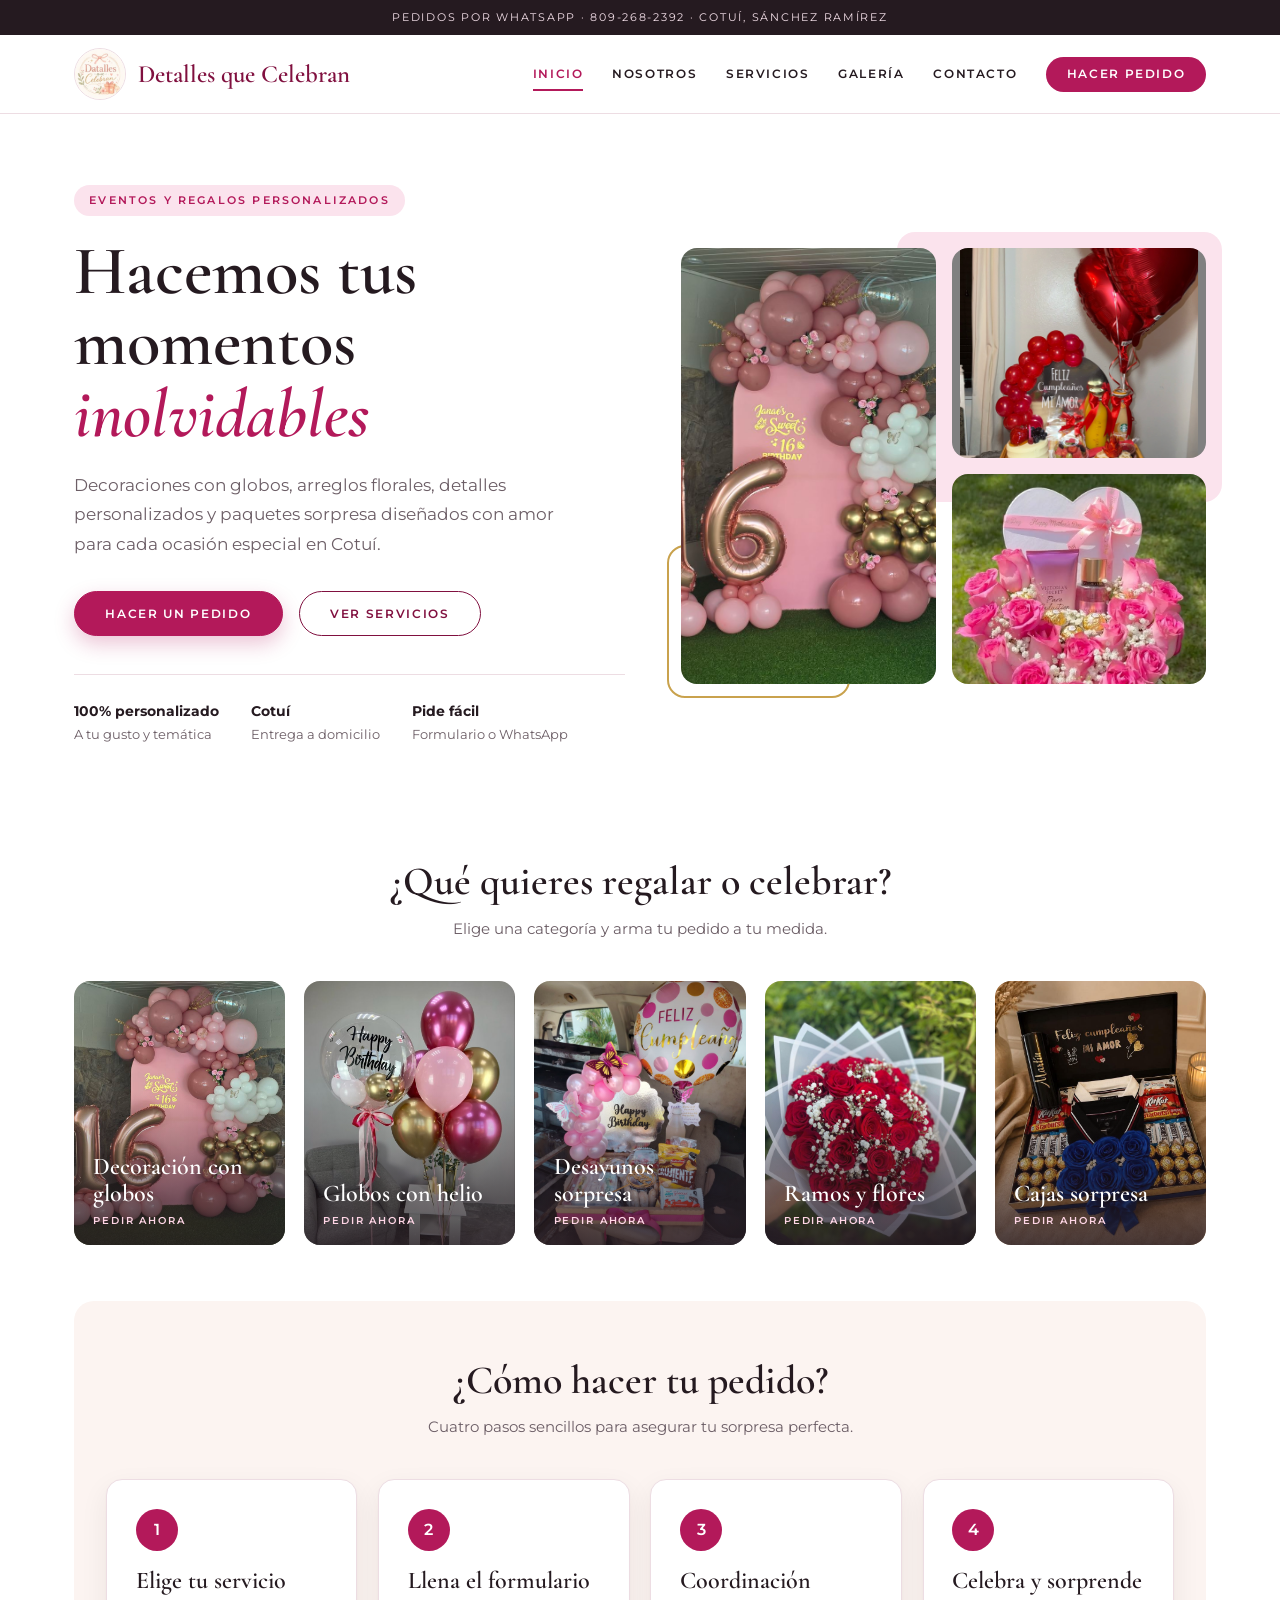
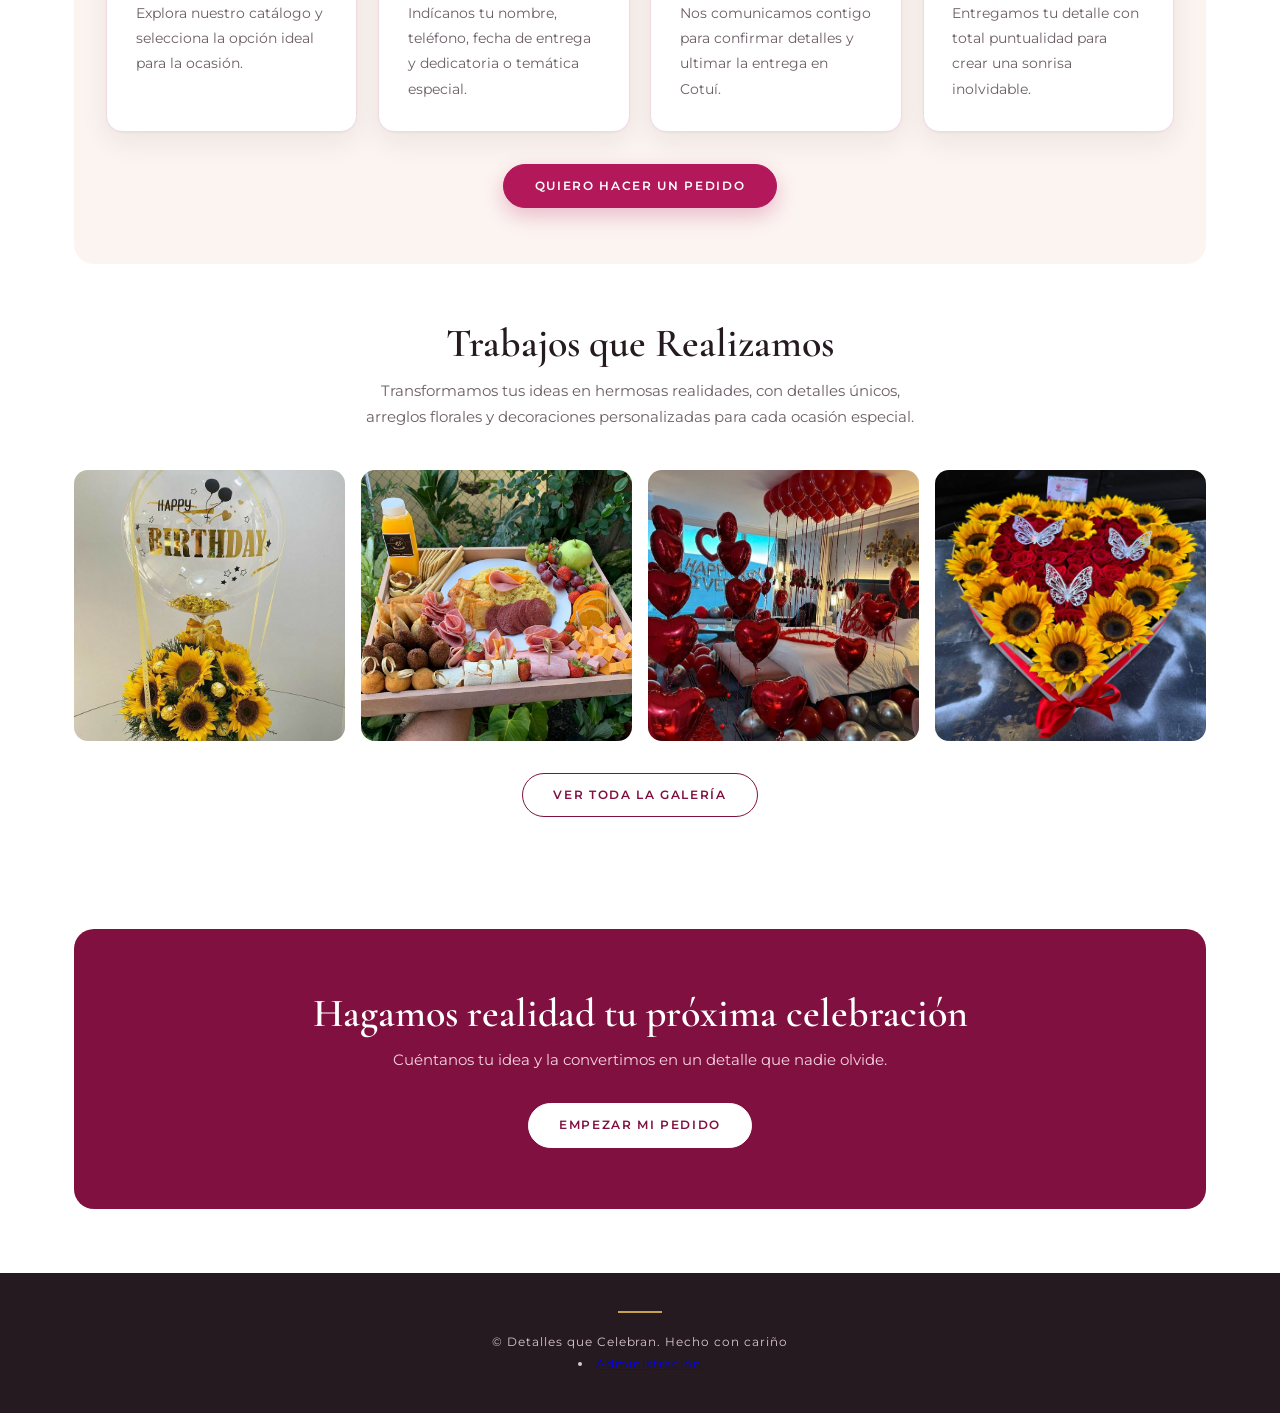
==== index.html @ 32d93ece "Add files via upload" ====
<!DOCTYPE html>
<html lang="es">
<head>
    <meta charset="UTF-8">
    <meta name="viewport" content="width=device-width, initial-scale=1.0">
    <title>Detalles que Celebran - Eventos y Regalos Personalizados</title>
    <meta name="description" content="Decoraciones con globos, arreglos florales, desayunos sorpresa y detalles personalizados en Cotuí.">
    <link rel="stylesheet" href="style.css">
</head>
<body>
    <header>
        <nav class="navbar">
            <a href="index.html" class="logo-container">
                <img src="logo.jpg" alt="Logo de Detalles que Celebran" class="logo-img">
                <span>Detalles que Celebran</span>
            </a>
            <ul class="nav-links">
                <li><a href="index.html" class="active">Inicio</a></li>
                <li><a href="nosotros.html">Nosotros</a></li>
                <li><a href="servicios.html">Servicios</a></li>
                <li><a href="galeria.html">Galería</a></li>
                <li><a href="contacto.html">Contacto</a></li>
                <li><a href="pedido.html">Hacer Pedido</a></li>
            </ul>
        </nav>
    </header>

    <main>
        <section class="portada">
            <div>
                <span class="eyebrow">Eventos y regalos personalizados</span>
                <h1>Hacemos tus momentos <em>inolvidables</em></h1>
                <p>Decoraciones con globos, arreglos florales, detalles personalizados y paquetes sorpresa diseñados con amor para cada ocasión especial en Cotuí.</p>
                <div class="botones">
                    <a href="pedido.html" class="btn-primary">Hacer un pedido</a>
                    <a href="servicios.html" class="btn-primary claro">Ver servicios</a>
                </div>
                <div class="puntos">
                    <div><strong>100% personalizado</strong>A tu gusto y temática</div>
                    <div><strong>Cotuí</strong>Entrega a domicilio</div>
                    <div><strong>Pide fácil</strong>Formulario o WhatsApp</div>
                </div>
            </div>
            <div class="collage">
                <img src="arco%20de%20globos%20.jpg" alt="Arco de globos" loading="lazy" onerror="this.remove()">
                <img src="desayunos%20romantico.png" alt="Desayuno sorpresa" loading="lazy" onerror="this.remove()">
                <img src="Flores.jpg" alt="Caja con flores" loading="lazy" onerror="this.remove()">
            </div>
        </section>

        <section class="seccion">
            <div class="titulo">
                <h2>¿Qué quieres regalar o celebrar?</h2>
                <p>Elige una categoría y arma tu pedido a tu medida.</p>
            </div>
            <div class="cat-grid">
                <a class="cat" href="pedido.html?servicio=Decoraci%C3%B3n%20con%20globos"><img src="arco%20de%20globos%20.jpg" alt="Decoración con globos" loading="lazy" onerror="this.remove()"><span>Decoración con globos<small>Pedir ahora</small></span></a>
                <a class="cat" href="pedido.html?servicio=Globos%20con%20helio"><img src="globo%20con%20Helio%201%20.jpg" alt="Globos con helio" loading="lazy" onerror="this.remove()"><span>Globos con helio<small>Pedir ahora</small></span></a>
                <a class="cat" href="pedido.html?servicio=Desayunos%20sorpresa"><img src="desayuno.jpg" alt="Desayuno sorpresa" loading="lazy" onerror="this.remove()"><span>Desayunos sorpresa<small>Pedir ahora</small></span></a>
                <a class="cat" href="pedido.html?servicio=Ramos%20y%20flores"><img src="Rosas%20Rojas%20.jpg" alt="Ramo de rosas" loading="lazy" onerror="this.remove()"><span>Ramos y flores<small>Pedir ahora</small></span></a>
                <a class="cat" href="pedido.html?servicio=Cajas%20sorpresa"><img src="caja%20con%20chocolate.jpg" alt="Caja sorpresa con chocolates" loading="lazy" onerror="this.remove()"><span>Cajas sorpresa<small>Pedir ahora</small></span></a>
            </div>
        </section>

        <section class="seccion" style="background:var(--tint);border-radius:20px;padding:3.5rem 2rem">
            <div class="titulo">
                <h2>¿Cómo hacer tu pedido?</h2>
                <p>Cuatro pasos sencillos para asegurar tu sorpresa perfecta.</p>
            </div>
            <div class="pasos">
                <div class="paso"><h3>Elige tu servicio</h3><p>Explora nuestro catálogo y selecciona la opción ideal para la ocasión.</p></div>
                <div class="paso"><h3>Llena el formulario</h3><p>Indícanos tu nombre, teléfono, fecha de entrega y dedicatoria o temática especial.</p></div>
                <div class="paso"><h3>Coordinación</h3><p>Nos comunicamos contigo para confirmar detalles y ultimar la entrega en Cotuí.</p></div>
                <div class="paso"><h3>Celebra y sorprende</h3><p>Entregamos tu detalle con total puntualidad para crear una sonrisa inolvidable.</p></div>
            </div>
            <div class="centrado"><a href="pedido.html" class="btn-primary">Quiero hacer un pedido</a></div>
        </section>

        <section class="seccion">
            <div class="titulo">
                <h2>Trabajos que Realizamos</h2>
                <p>Transformamos tus ideas en hermosas realidades, con detalles únicos, arreglos florales y decoraciones personalizadas para cada ocasión especial.</p>
            </div>
            <div class="tira">
                <img src="girasoles.jpg" alt="Arreglo de girasoles" loading="lazy" onerror="this.remove()">
                <img src="bandeja%20ejecutiva.jpg" alt="Bandeja ejecutiva" loading="lazy" onerror="this.remove()">
                <img src="dec.aniversario.jpg" alt="Decoración de aniversario" loading="lazy" onerror="this.remove()">
                <img src="corazon%20de%20girasoles%20.jpg" alt="Corazón de girasoles" loading="lazy" onerror="this.remove()">
            </div>
            <div class="centrado"><a href="galeria.html" class="btn-primary claro">Ver toda la galería</a></div>
        </section>

        <section class="cta">
            <h2>Hagamos realidad tu próxima celebración</h2>
            <p>Cuéntanos tu idea y la convertimos en un detalle que nadie olvide.</p>
            <a href="pedido.html" class="btn-primary">Empezar mi pedido</a>
        </section>
    </main>

    <footer>
        <p>&copy; Detalles que Celebran. Hecho con cariño <li><a href="admin.html">Administración</a></li></p>
    </footer>
</body>
</html>
---- style.css ----
@import url('https://fonts.googleapis.com/css2?family=Cormorant+Garamond:ital,wght@0,500;0,600;0,700;1,500;1,600&family=Montserrat:wght@400;500;600&display=swap');

:root{
  --primary:#b3195a;--primary-dark:#80103f;--primary-light:#fbe3ed;--accent:#c9a24d;
  --ink:#251a20;--tint:#fcf4f1;--line:#eddde3;
  --bg-gradient:#fff;--card-bg:#fff;--text-dark:#251a20;--text-muted:#6c5e66;--white:#fff;--border-color:#eddde3;
  --shadow-soft:0 1px 2px rgba(37,26,32,.04),0 10px 28px rgba(37,26,32,.07);--transition:all .25s ease
}
*{margin:0;padding:0;box-sizing:border-box}
body{font-family:'Montserrat',sans-serif;font-size:.96rem;color:var(--text-dark);background:#fff;line-height:1.75;display:flex;flex-direction:column;min-height:100vh}
h1,h2,h3{font-family:'Cormorant Garamond',serif;font-weight:600;line-height:1.15}
[style*="Playfair"]{font-family:'Cormorant Garamond',serif !important}
h1{font-size:clamp(2.2rem,4.5vw,3.2rem)}h2{font-size:clamp(1.9rem,3.5vw,2.5rem)}h3{font-size:1.5rem}

/* Encabezado */
header{position:sticky;top:0;z-index:1000;background:#fff;box-shadow:0 1px 0 var(--line)}
header::before{content:"Pedidos por WhatsApp  ·  809-268-2392  ·  Cotuí, Sánchez Ramírez";display:block;background:var(--ink);color:#f3dfe8;font-size:.68rem;letter-spacing:.16em;text-transform:uppercase;text-align:center;padding:.5rem 1rem}
.navbar{max-width:1180px;margin:0 auto;display:flex;justify-content:space-between;align-items:center;padding:.8rem 1.5rem}
.logo-container{display:flex;align-items:center;gap:12px;text-decoration:none;color:var(--primary-dark);font:600 1.55rem 'Cormorant Garamond',serif}
.logo-img{width:52px;height:52px;border-radius:50%;object-fit:cover;border:1px solid var(--line)}
.nav-links{list-style:none;display:flex;gap:1.8rem;align-items:center}
.nav-links a{text-decoration:none;color:var(--ink);font-size:.72rem;font-weight:600;text-transform:uppercase;letter-spacing:.14em;padding:.5rem 0;border-bottom:2px solid transparent;transition:var(--transition)}
.nav-links a:hover,.nav-links a.active{color:var(--primary);border-bottom-color:var(--primary)}
.nav-links li:last-child:not(:first-child) a{background:var(--primary);color:#fff;padding:.65rem 1.3rem;border-radius:999px;border:0}
.nav-links li:last-child:not(:first-child) a:hover{background:var(--primary-dark);color:#fff}

main{flex:1;max-width:1180px;width:100%;margin:0 auto;padding:3rem 1.5rem 4rem}

/* Botones */
.btn-primary{display:inline-flex;align-items:center;justify-content:center;background:var(--primary);color:#fff;padding:.9rem 1.9rem;border:1.5px solid var(--primary);border-radius:999px;text-decoration:none;font:600 .74rem 'Montserrat',sans-serif;letter-spacing:.14em;text-transform:uppercase;cursor:pointer;box-shadow:0 8px 20px rgba(179,25,90,.25);transition:var(--transition)}
.btn-primary:hover{background:var(--primary-dark);border-color:var(--primary-dark);transform:translateY(-1px)}
.btn-primary.claro{background:transparent;color:var(--primary-dark);border-color:var(--primary-dark);box-shadow:none}
.btn-primary.claro:hover{background:var(--primary-dark);color:#fff}

/* Banda de título (páginas internas) */
.hero{text-align:center;padding:3.5rem 2rem;background:var(--tint);border:0;border-radius:18px;margin-bottom:2.5rem}
.hero h1{color:var(--primary-dark);margin-bottom:1rem}
.hero p{color:var(--text-muted);max-width:640px;margin:0 auto}

/* Portada */
.portada{display:grid;grid-template-columns:1.05fr 1fr;gap:3.5rem;align-items:center;padding:1.5rem 0 3.5rem}
.eyebrow{display:inline-block;font-size:.68rem;font-weight:600;letter-spacing:.2em;text-transform:uppercase;color:var(--primary);background:var(--primary-light);padding:.4rem .95rem;border-radius:999px;margin-bottom:1.2rem}
.portada h1{font-size:clamp(2.7rem,5.4vw,4.3rem);line-height:1.04;color:var(--ink)}
.portada h1 em{color:var(--primary);font-weight:600}
.portada p{color:var(--text-muted);font-size:1.05rem;max-width:520px;margin:1.3rem 0 2rem}
.botones{display:flex;gap:1rem;flex-wrap:wrap}
.puntos{display:flex;gap:2rem;flex-wrap:wrap;margin-top:2.4rem;padding-top:1.5rem;border-top:1px solid var(--line);font-size:.8rem;color:var(--text-muted)}
.puntos strong{display:block;color:var(--ink);font-size:.88rem}
.collage{position:relative;isolation:isolate;display:grid;grid-template-columns:1fr 1fr;grid-template-rows:210px 210px;gap:1rem}
.collage::before{content:"";position:absolute;top:-16px;right:-16px;width:62%;height:62%;background:var(--primary-light);border-radius:18px;z-index:-1}
.collage::after{content:"";position:absolute;bottom:-14px;left:-14px;width:34%;height:34%;border:2px solid var(--accent);border-radius:18px;z-index:-1}
.collage img{width:100%;height:100%;object-fit:cover;border-radius:16px;background:var(--tint)}
.collage img:first-child{grid-row:1/3}

/* Secciones de la portada */
.seccion{padding:3.5rem 0}
.titulo{text-align:center;margin-bottom:2.4rem}
.titulo h2{color:var(--ink)}
.titulo p{color:var(--text-muted);max-width:560px;margin:.7rem auto 0}
.cat-grid{display:grid;grid-template-columns:repeat(auto-fit,minmax(200px,1fr));gap:1.2rem}
.cat{position:relative;display:block;aspect-ratio:4/5;border-radius:16px;overflow:hidden;text-decoration:none;color:#fff;background:var(--tint)}
.cat img{position:absolute;inset:0;width:100%;height:100%;object-fit:cover;transition:transform .6s ease}
.cat::after{content:"";position:absolute;inset:0;background:linear-gradient(to top,rgba(37,26,32,.8),transparent 58%)}
.cat:hover img{transform:scale(1.06)}
.cat span{position:absolute;left:1.2rem;right:1.2rem;bottom:1.1rem;z-index:1;font:600 1.5rem/1.1 'Cormorant Garamond',serif}
.cat small{display:block;margin-top:.45rem;font:600 .64rem 'Montserrat',sans-serif;letter-spacing:.18em;text-transform:uppercase;color:#ffd6e6}
.pasos{display:grid;grid-template-columns:repeat(auto-fit,minmax(210px,1fr));gap:1.3rem;counter-reset:p}
.paso{background:#fff;border:1px solid var(--line);border-radius:16px;padding:1.8rem;box-shadow:var(--shadow-soft);counter-increment:p}
.paso::before{content:counter(p);display:grid;place-items:center;width:42px;height:42px;border-radius:50%;background:var(--primary);color:#fff;font:600 1rem 'Montserrat',sans-serif;margin-bottom:1rem}
.paso h3{margin-bottom:.4rem;color:var(--ink)}
.paso p{color:var(--text-muted);font-size:.9rem}
.tira{display:grid;grid-template-columns:repeat(auto-fit,minmax(190px,1fr));gap:1rem}
.tira img{width:100%;aspect-ratio:1;object-fit:cover;border-radius:14px;background:var(--tint)}
.centrado{text-align:center;margin-top:2rem}
.cta{background:var(--primary-dark);color:#fff;text-align:center;padding:3.8rem 2rem;border-radius:20px;margin-top:3.5rem}
.cta h2{color:#fff;margin-bottom:.7rem}
.cta p{color:#f6d4e2;max-width:520px;margin:0 auto 1.8rem}
.cta .btn-primary{background:#fff;color:var(--primary-dark);border-color:#fff;box-shadow:none}
.cta .btn-primary:hover{background:var(--primary-light)}

/* Servicios (se cargan desde Supabase) */
.grid-servicios{display:grid;grid-template-columns:repeat(auto-fit,minmax(290px,1fr));gap:1.4rem;margin-top:2rem}
.servicio-card{background:#fff;border:1px solid var(--line);border-radius:16px;padding:2rem;box-shadow:var(--shadow-soft);display:flex;flex-direction:column;justify-content:space-between;text-align:left;transition:var(--transition)}
.servicio-card::before{content:"";display:block;width:36px;height:3px;background:var(--accent);margin-bottom:1.2rem}
.servicio-card:hover{transform:translateY(-3px);border-color:var(--primary-light)}
.servicio-icon{display:none}
.servicio-card h3{font-size:1.6rem;color:var(--ink);margin-bottom:.6rem}
.servicio-card p{color:var(--text-muted);margin-bottom:1.6rem}
.precio{font-weight:600;color:var(--primary-dark);margin-bottom:1.4rem}

/* Formularios */
.form-container{max-width:640px;margin:0 auto;background:#fff;padding:2.8rem;border:1px solid var(--line);border-radius:18px;box-shadow:var(--shadow-soft)}
.form-group{margin-bottom:1.4rem}
.form-group label{display:block;margin-bottom:.4rem;font-size:.82rem;font-weight:600;color:var(--ink)}
.form-group input,.form-group select,.form-group textarea{width:100%;padding:.8rem 1rem;border:1px solid #dccbd3;border-radius:10px;font:inherit;background:#fff;transition:var(--transition)}
.form-group input:focus,.form-group select:focus,.form-group textarea:focus{outline:none;border-color:var(--primary);box-shadow:0 0 0 4px rgba(179,25,90,.12)}

/* Panel admin */
table{width:100%;border-collapse:collapse;background:#fff;margin-top:2rem;border:1px solid var(--line);border-radius:12px;overflow:hidden}
th,td{padding:1rem 1.1rem;text-align:left;border-bottom:1px solid var(--line)}
th{background:var(--ink);color:#fff;font-size:.68rem;font-weight:600;text-transform:uppercase;letter-spacing:.14em}
tr:hover td{background:var(--tint)}
.badge{padding:.28rem .8rem;border-radius:999px;font-size:.7rem;font-weight:600;text-transform:uppercase;letter-spacing:.08em}
.badge.pendiente{background:#fff4d6;color:#8a5a00}
.badge.completado{background:#def5e8;color:#1d6b45}
.btn-sm{padding:.45rem .9rem;border:1px solid var(--line);border-radius:999px;background:#fff;color:var(--ink);cursor:pointer;font:600 .68rem 'Montserrat',sans-serif;letter-spacing:.08em;text-transform:uppercase;transition:var(--transition)}
.btn-sm:hover{border-color:var(--ink)}
.btn-success{color:#1d6b45}.btn-success:hover{background:#1d6b45;border-color:#1d6b45;color:#fff}
.btn-danger{color:#a8342b}.btn-danger:hover{background:#a8342b;border-color:#a8342b;color:#fff}

/* Pie */
footer{background:var(--ink);color:#d9c6cf;text-align:center;padding:2.4rem 1rem;font-size:.78rem;letter-spacing:.08em;margin-top:auto}
footer::before{content:"";display:block;width:44px;height:2px;background:var(--accent);margin:0 auto 1.1rem}
footer p{color:inherit}

/* ---- Limpieza de estilos antiguos escritos dentro de las páginas ---- */
[onmouseover]{transform:none !important}
main section[style*="var(--card-bg)"]{background:#fff !important;box-shadow:var(--shadow-soft) !important;border:1px solid var(--line) !important;border-radius:18px !important}
main section[style*="linear-gradient"]{background:var(--tint) !important;box-shadow:none !important;border-radius:18px !important}
main div[style*="#faf5f7"]{background:#fff !important;border:1px solid var(--line) !important;border-top:3px solid var(--primary) !important;border-radius:12px !important}
main div[style*="border-left"]{background:#fff !important;border-left:3px solid var(--primary) !important;border-radius:12px !important}
main div[style*="box-shadow: 0 4px 10px"]{box-shadow:none !important;border:1px solid var(--line) !important;border-radius:12px !important}
main div[style*="overflow: hidden"][style*="border-radius"]{border-radius:12px !important;box-shadow:none !important}

/* Galería */
.filtro-container .btn-filtro{border-radius:999px !important;background:#fff !important;border:1px solid var(--line) !important;color:var(--ink) !important;font-size:.72rem !important;text-transform:uppercase;letter-spacing:.12em;box-shadow:none !important;padding:.6rem 1.2rem !important}
.filtro-container .btn-filtro:hover,.filtro-container .btn-filtro.active{background:var(--primary) !important;border-color:var(--primary) !important;color:#fff !important}

/* Contacto */
body .contacto-info-card,body .contacto-mapa-card{border-radius:18px;box-shadow:var(--shadow-soft);border:1px solid var(--line)}
body .info-icono{display:none}
body .mapa-contenedor{border-radius:12px;border:1px solid var(--line)}
body .contacto-hero h1,body .info-texto h3{font-family:'Cormorant Garamond',serif;color:var(--primary-dark)}
main div[style*="var(--primary-light, #fce7f3)"]{background:var(--tint) !important;border-radius:12px !important}

@media(max-width:860px){
  .portada{grid-template-columns:1fr;gap:2.5rem}
  .collage{grid-template-rows:170px 170px}
}
@media(max-width:768px){
  header::before{font-size:.6rem;letter-spacing:.1em}
  .navbar{flex-direction:column;gap:.7rem;padding:.8rem 1rem}
  .nav-links{gap:1rem;flex-wrap:wrap;justify-content:center}
  main{padding:2rem 1rem 3rem}
  .form-container{padding:1.6rem}
  .puntos{gap:1.2rem}
}
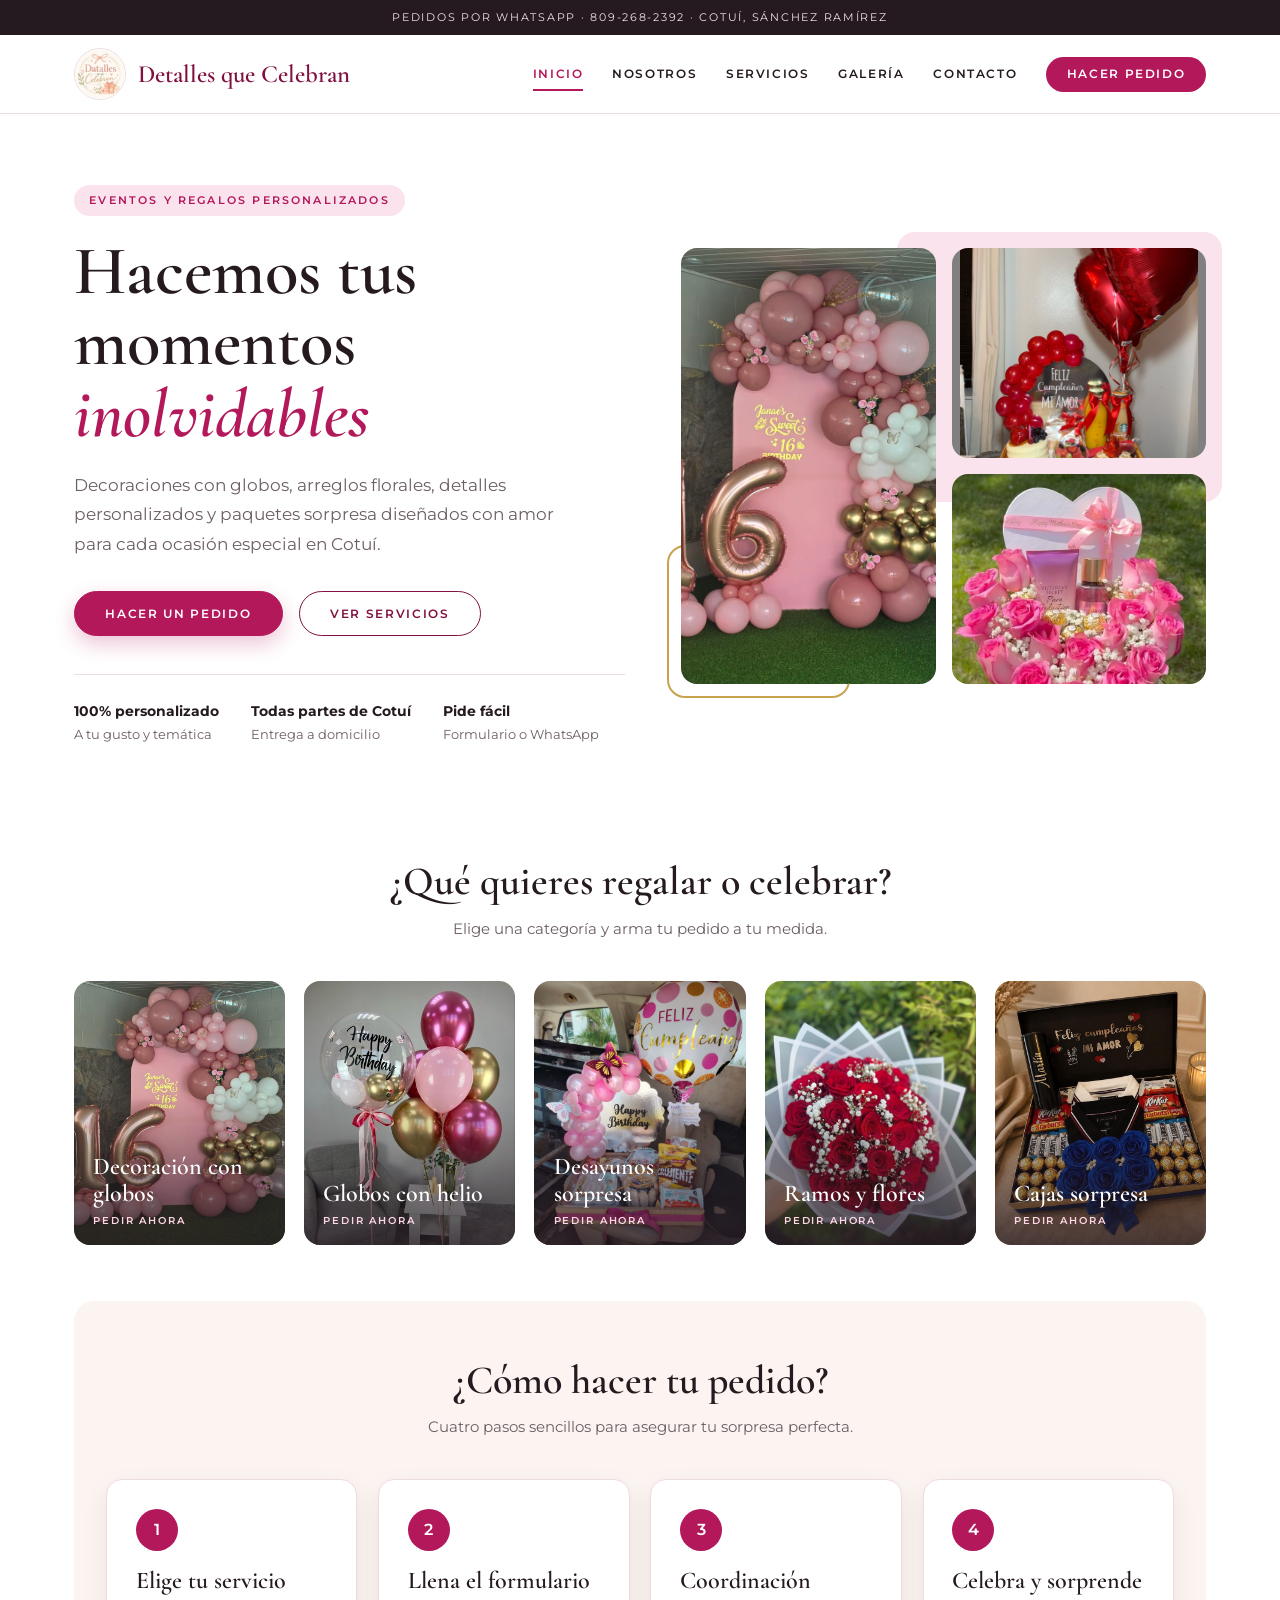
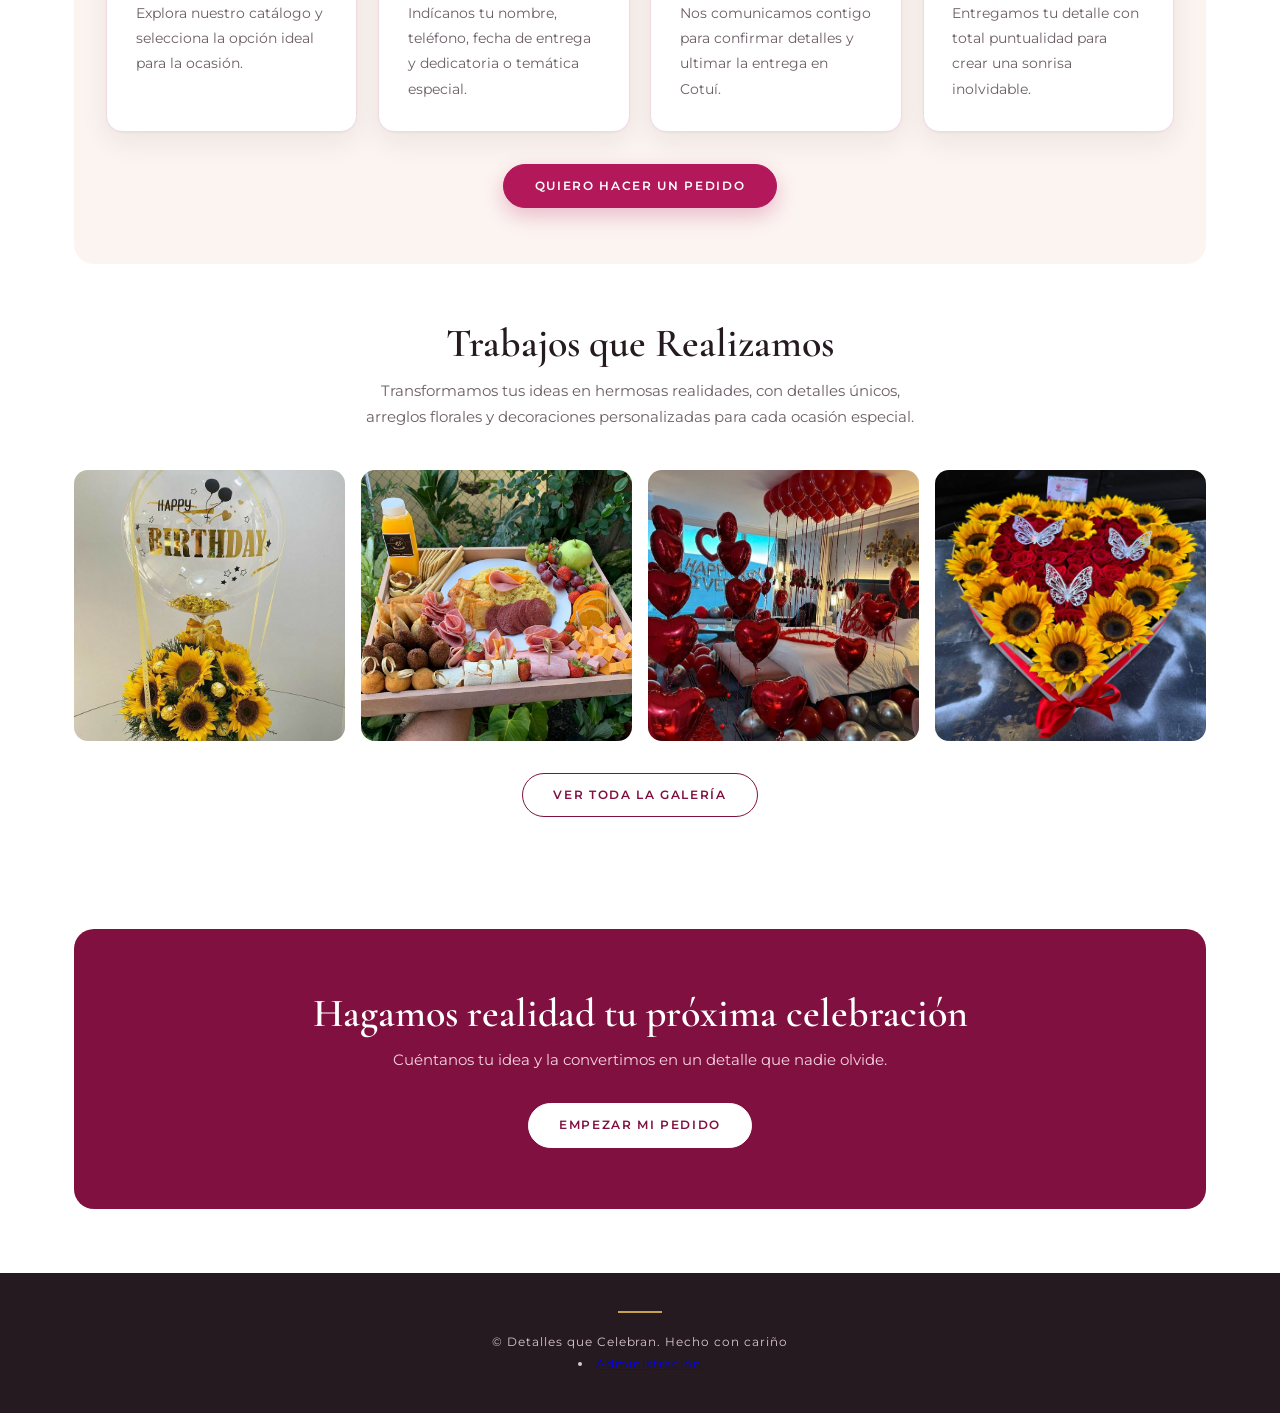
==== commit a25b0e1e: "Add files via upload" ====
--- a/index.html
+++ b/index.html
@@ -37,7 +37,7 @@
                 </div>
                 <div class="puntos">
                     <div><strong>100% personalizado</strong>A tu gusto y temática</div>
-                    <div><strong>Cotuí</strong>Entrega a domicilio</div>
+                    <div><strong>Todas partes de Cotuí</strong>Entrega a domicilio</div>
                     <div><strong>Pide fácil</strong>Formulario o WhatsApp</div>
                 </div>
             </div>
--- a/style.css
+++ b/style.css
@@ -144,4 +144,5 @@
   main{padding:2rem 1rem 3rem}
   .form-container{padding:1.6rem}
   .puntos{gap:1.2rem}
-}+}
+.precio { display: none; }
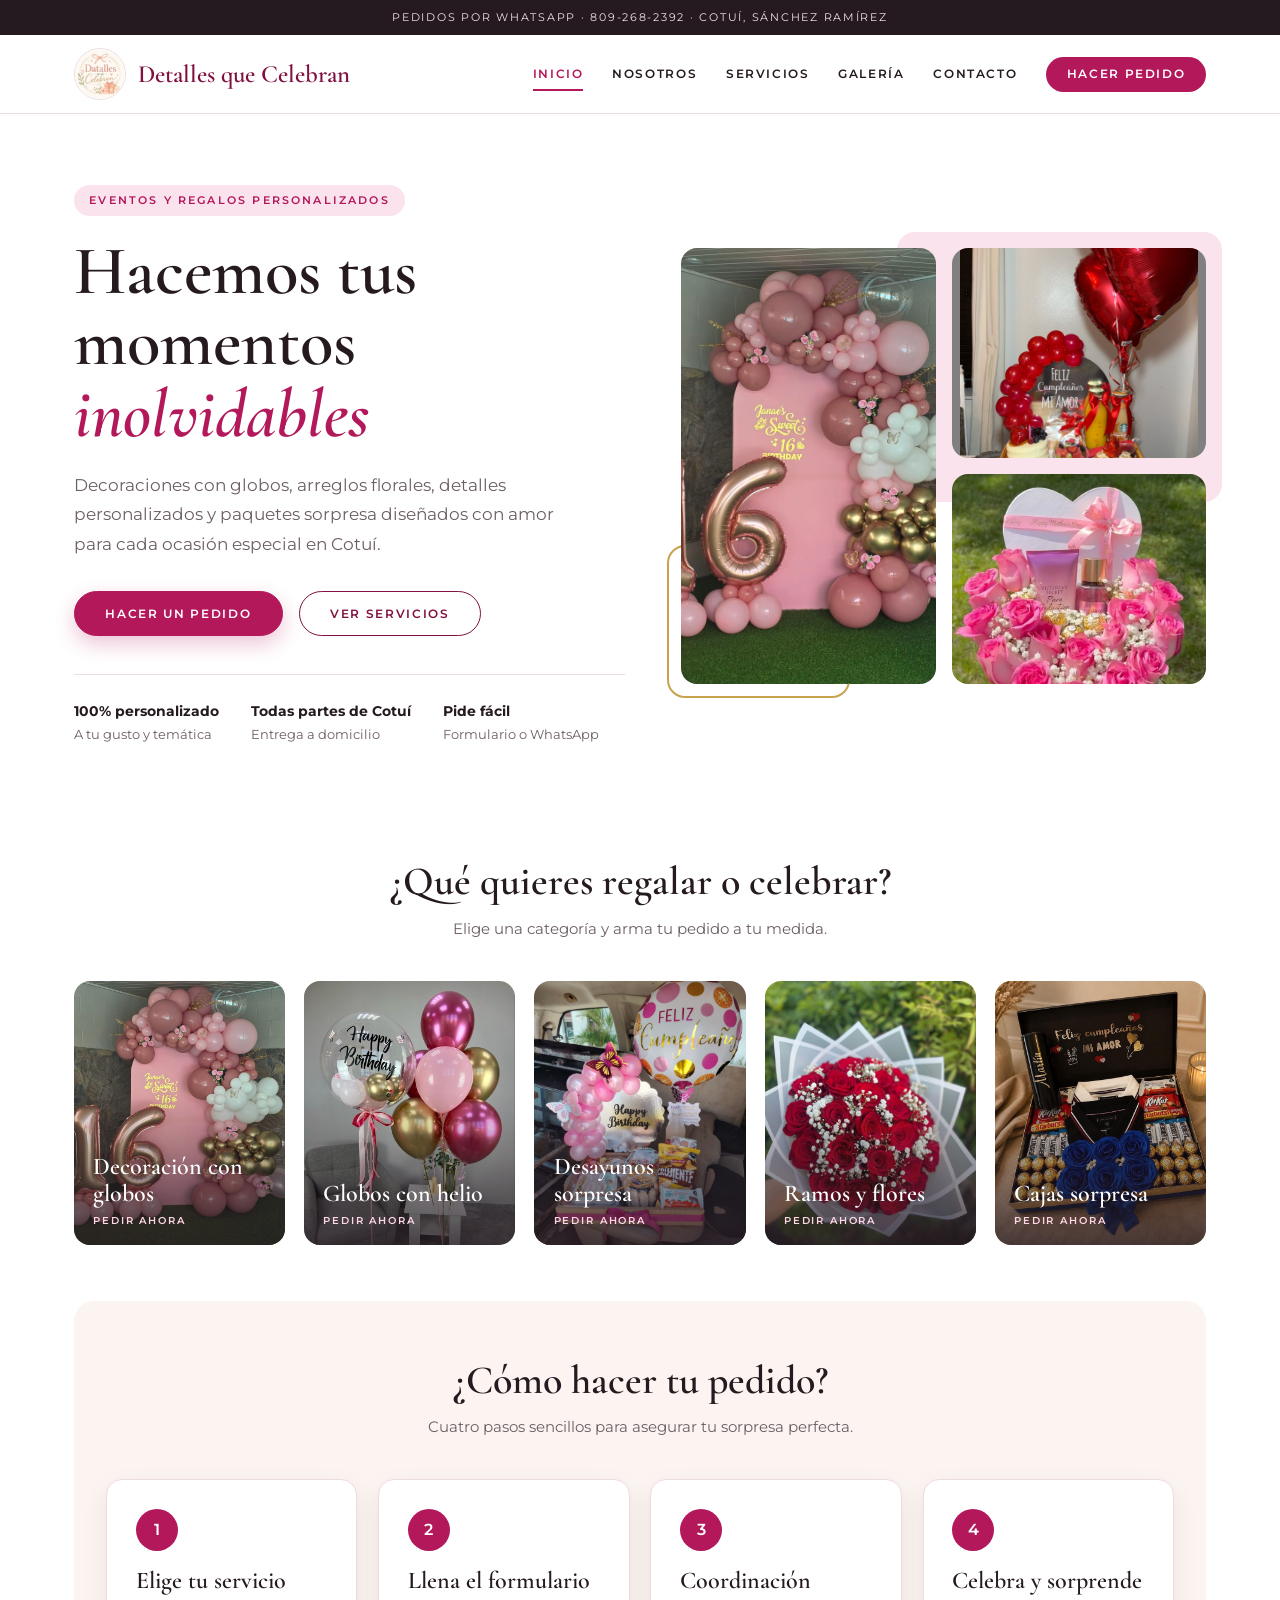
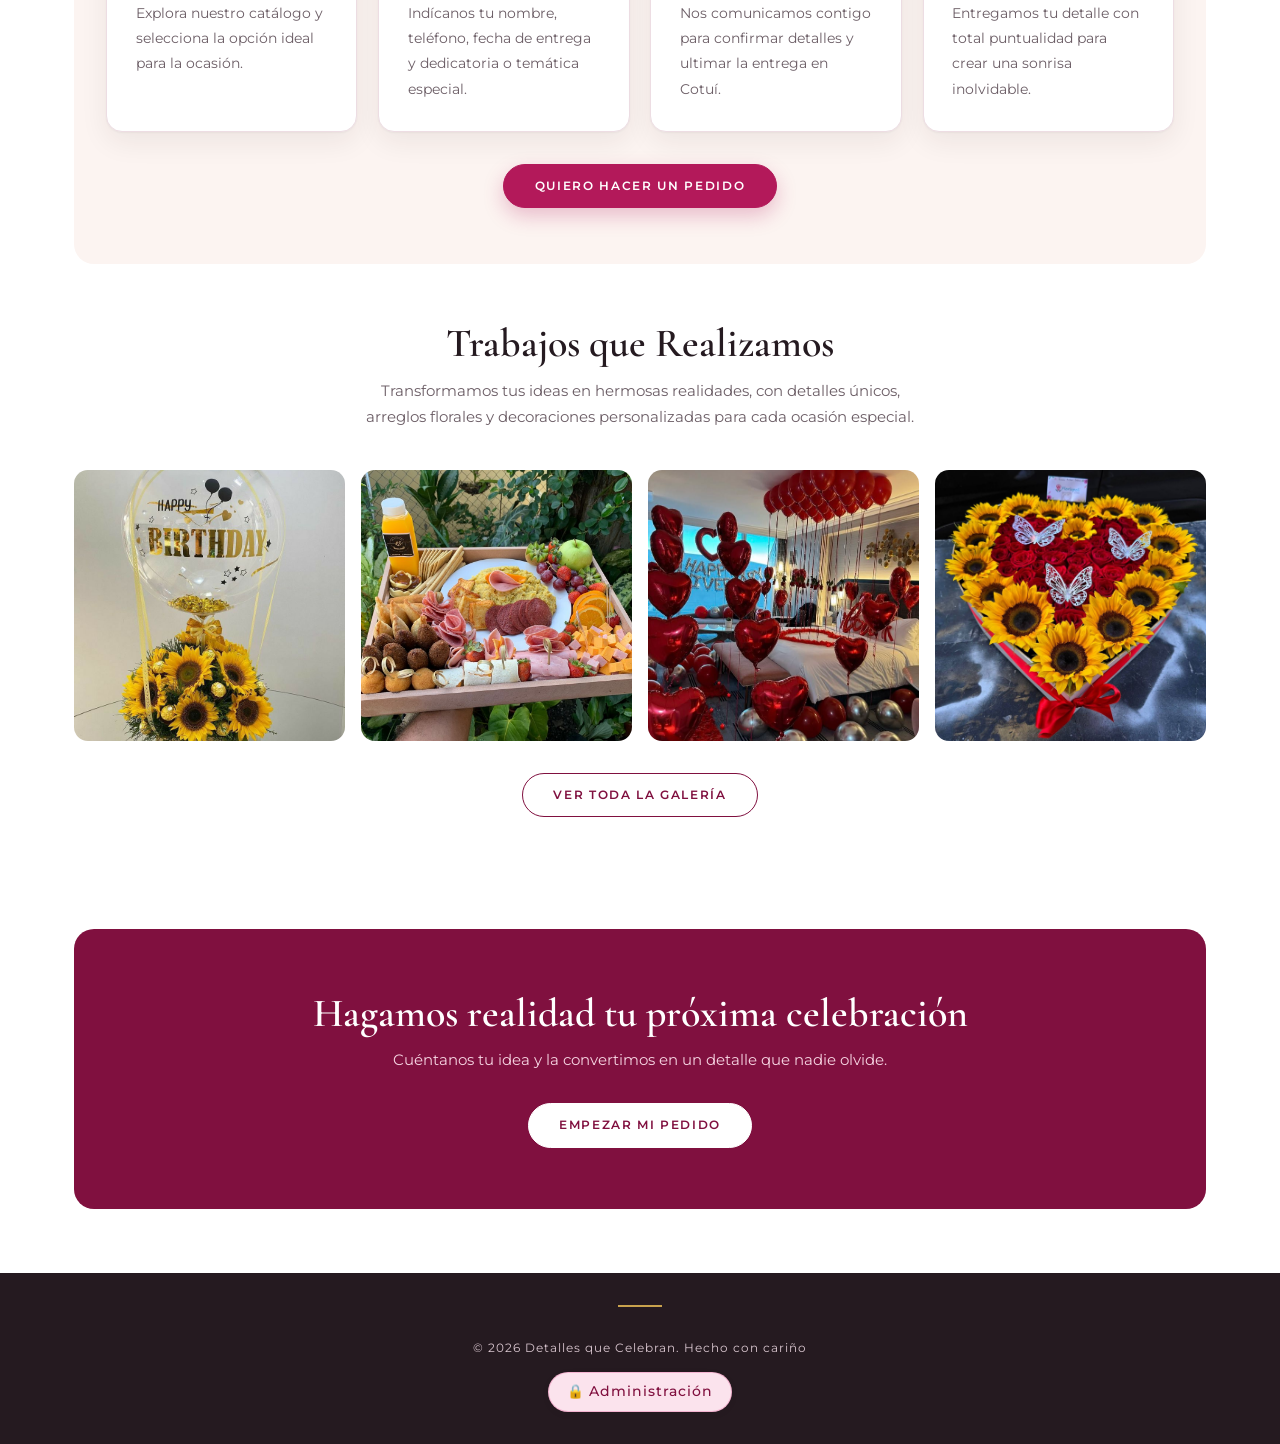
==== commit 10903eeb: "Add files via upload" ====
--- a/index.html
+++ b/index.html
@@ -6,6 +6,37 @@
     <title>Detalles que Celebran - Eventos y Regalos Personalizados</title>
     <meta name="description" content="Decoraciones con globos, arreglos florales, desayunos sorpresa y detalles personalizados en Cotuí.">
     <link rel="stylesheet" href="style.css">
+    <style>
+        /* Estilo refinado para el botón de Administración en el Footer */
+        footer {
+            display: flex;
+            flex-direction: column;
+            align-items: center;
+            gap: 0.8rem;
+            padding: 2rem 1rem;
+        }
+        .btn-admin {
+            display: inline-flex;
+            align-items: center;
+            gap: 0.4rem;
+            padding: 0.45rem 1.1rem;
+            background-color: var(--primary-light, #fce7f3);
+            color: var(--primary-dark, #831843);
+            border: 1px solid rgba(219, 39, 119, 0.25);
+            border-radius: 50px;
+            font-size: 0.85rem;
+            font-weight: 500;
+            text-decoration: none;
+            transition: all 0.3s ease;
+            box-shadow: 0 2px 8px rgba(0, 0, 0, 0.04);
+        }
+        .btn-admin:hover {
+            background-color: var(--primary, #db2777);
+            color: #ffffff;
+            transform: translateY(-2px);
+            box-shadow: 0 4px 12px rgba(219, 39, 119, 0.25);
+        }
+    </style>
 </head>
 <body>
     <header>
@@ -98,7 +129,8 @@
     </main>
 
     <footer>
-        <p>&copy; Detalles que Celebran. Hecho con cariño <li><a href="admin.html">Administración</a></li></p>
+        <p style="margin: 0;">&copy; 2026 Detalles que Celebran. Hecho con cariño</p>
+        <a href="admin.html" class="btn-admin">🔒 Administración</a>
     </footer>
 </body>
 </html>
